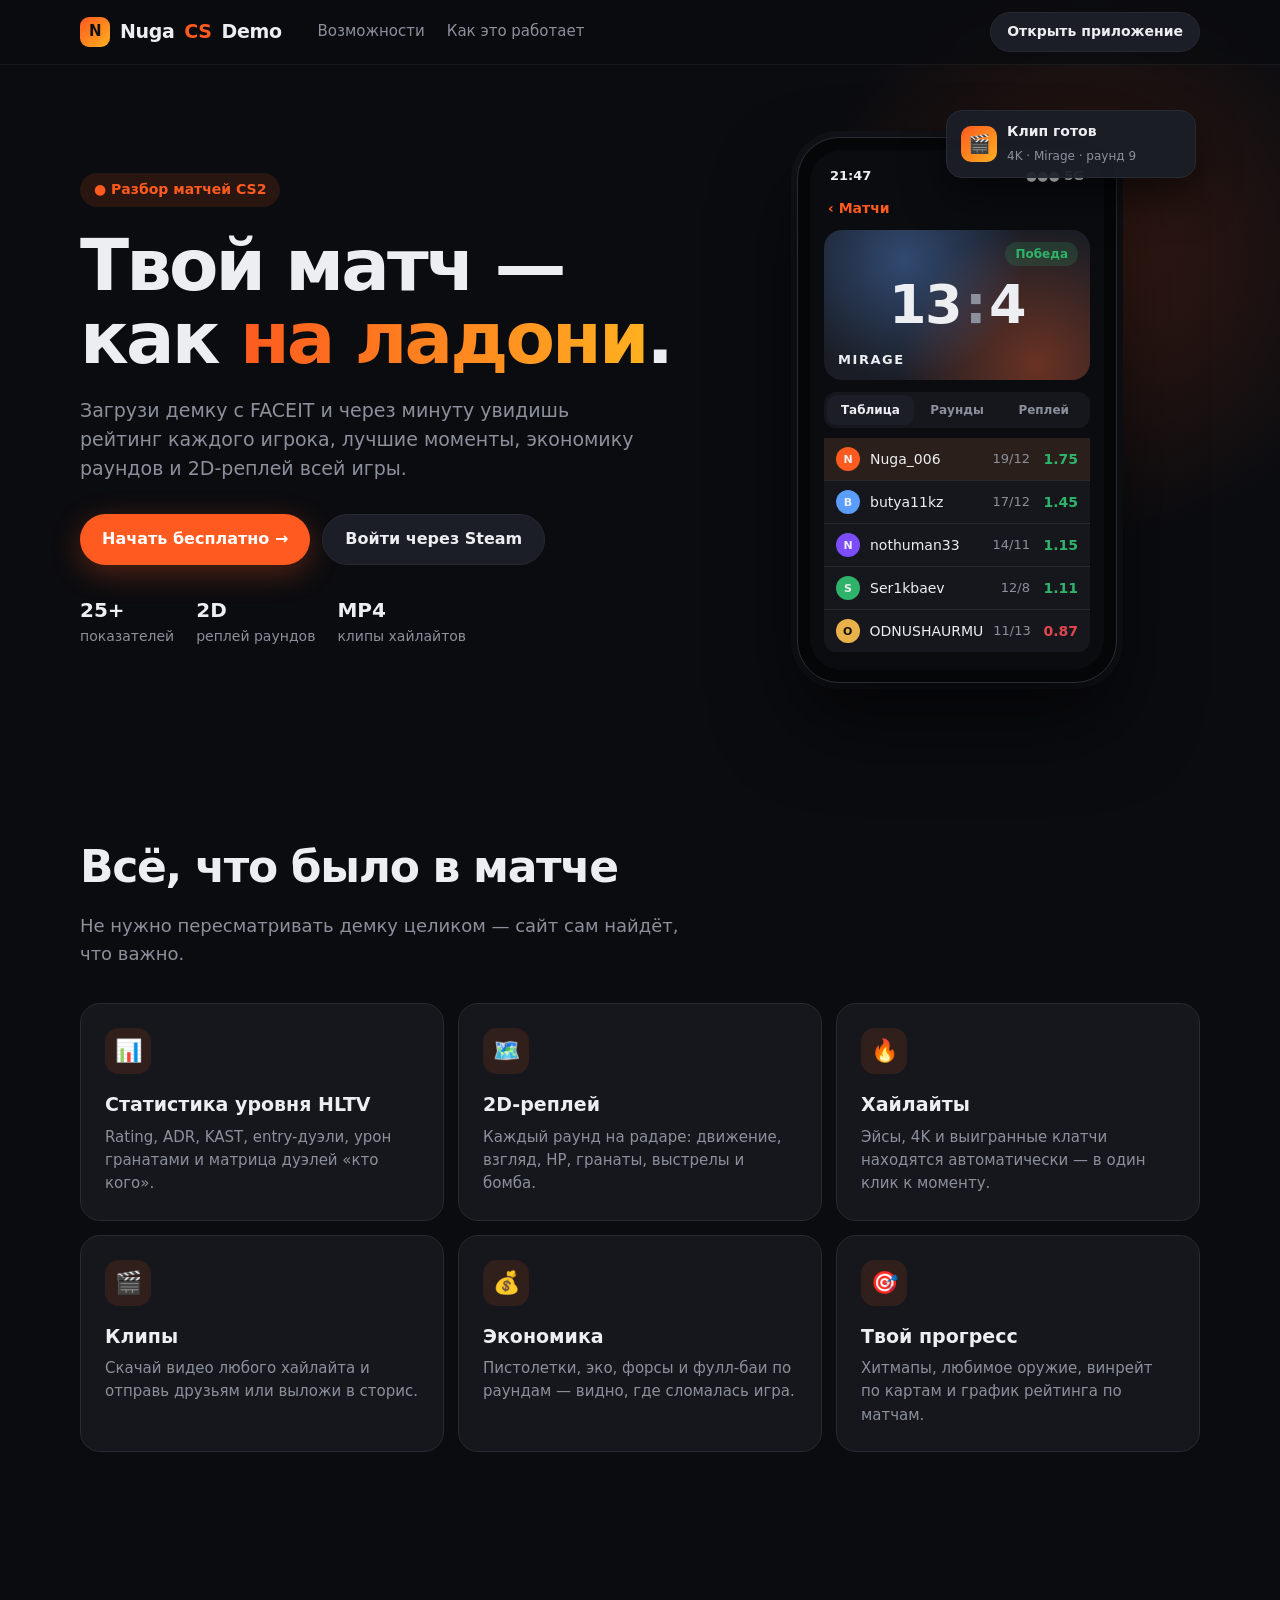
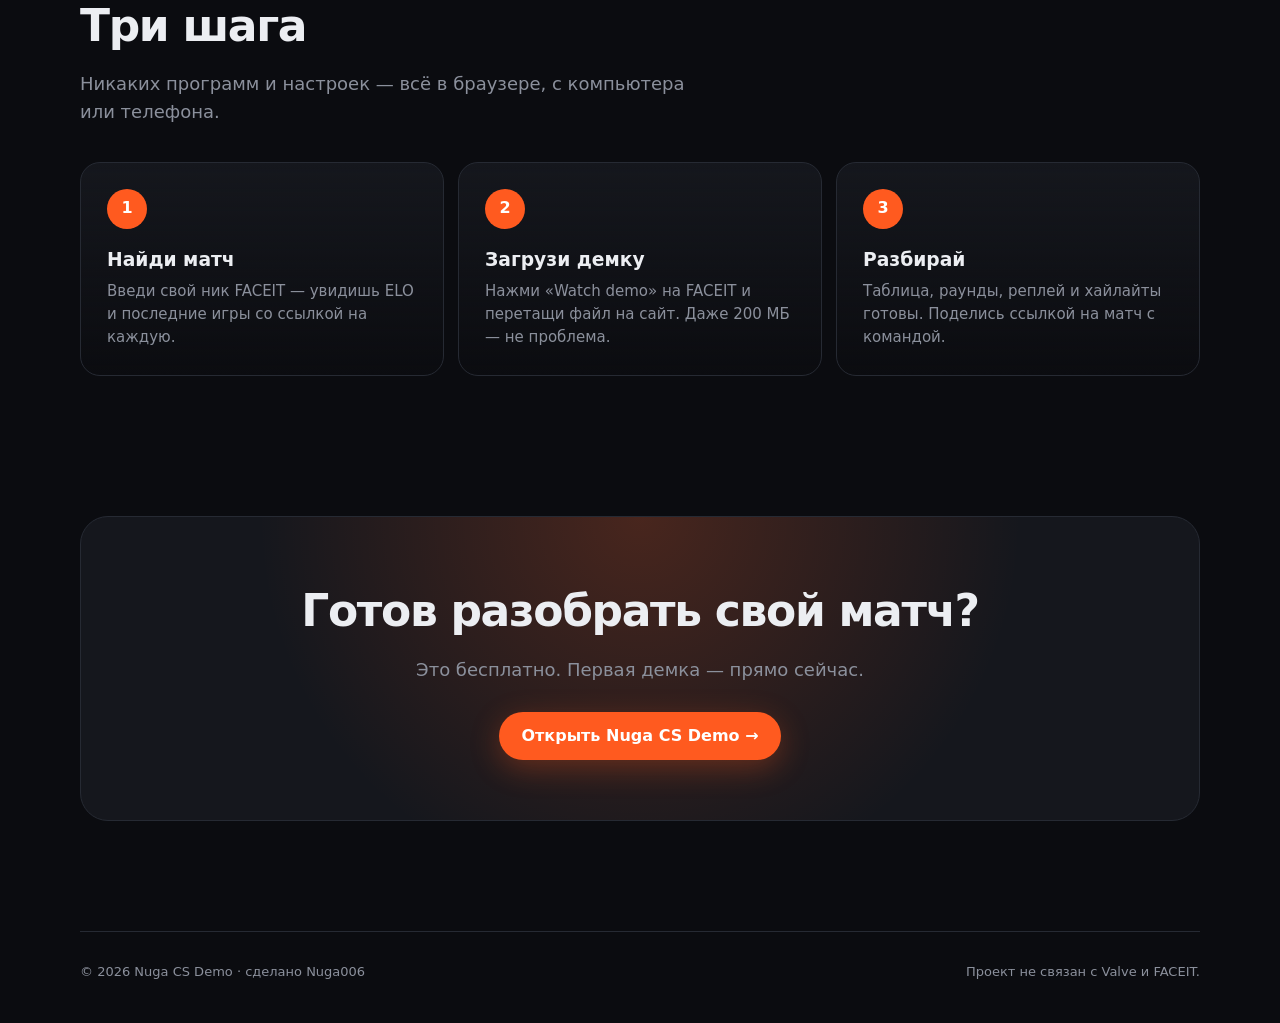
==== static/landing.html @ 7e3e6594 "Вход через Steam" ====
<!doctype html>
<html lang="ru">
<head>
<meta charset="utf-8">
<meta name="viewport" content="width=device-width, initial-scale=1">
<title>Nuga CS Demo — разбор матчей CS2</title>
<meta name="description" content="Загрузи демку CS2 с FACEIT — получи рейтинг, хайлайты, экономику и 2D-реплей каждого раунда.">
<style>
  :root {
    --bg: #0b0c10; --panel: #15171d; --panel2: #1b1e26; --line: #262a33;
    --text: #eceef2; --muted: #8b909c; --accent: #ff5a1f; --accent2: #ffb020;
    --win: #2fb36b; --lose: #e0474c; --t: #e8b14a; --ct: #5b9dff;
  }
  * { box-sizing: border-box; }
  html { scroll-behavior: smooth; }
  body { margin: 0; background: var(--bg); color: var(--text);
         font: 16px/1.55 system-ui, -apple-system, "Segoe UI", sans-serif; overflow-x: hidden; }
  a { color: inherit; text-decoration: none; }
  .wrap { max-width: 1160px; margin: 0 auto; padding: 0 20px; }

  /* Шапка */
  header { position: sticky; top: 0; z-index: 10; background: rgba(11,12,16,.78); backdrop-filter: blur(10px);
           border-bottom: 1px solid rgba(255,255,255,.05); }
  .nav { display: flex; align-items: center; gap: 24px; height: 64px; }
  .logo { display: flex; align-items: center; gap: 10px; font-weight: 800; font-size: 19px; letter-spacing: -.02em; }
  .logo i { width: 30px; height: 30px; border-radius: 9px; background: linear-gradient(135deg, var(--accent), var(--accent2));
            display: grid; place-items: center; font-style: normal; color: #111; font-size: 15px; font-weight: 900; }
  .logo span { color: var(--accent); }
  .nav .links { display: flex; gap: 22px; margin-left: 12px; color: var(--muted); font-size: 15px; }
  .nav .links a:hover { color: var(--text); }
  .nav .right { margin-left: auto; }
  .btn { display: inline-flex; align-items: center; gap: 10px; border-radius: 999px; padding: 12px 22px;
         font-weight: 700; font-size: 16px; border: 0; cursor: pointer; transition: .15s; }
  .btn.primary { background: var(--accent); color: #fff; box-shadow: 0 8px 30px rgba(255,90,31,.3); }
  .btn.primary:hover { transform: translateY(-1px); box-shadow: 0 10px 34px rgba(255,90,31,.42); }
  .btn.ghost { background: var(--panel2); color: var(--text); border: 1px solid var(--line); }
  .btn.ghost:hover { border-color: #3a3f4b; }
  .btn.small { padding: 8px 16px; font-size: 14px; }
  .short { display: none; }
  .soon { font-size: 11px; font-weight: 700; background: rgba(255,255,255,.08); color: var(--muted); border-radius: 6px; padding: 2px 6px; }

  /* Первый экран */
  .hero { position: relative; display: grid; grid-template-columns: 1.1fr .9fr; gap: 40px; align-items: center; padding: 72px 0 80px; }
  .hero::before { content: ""; position: absolute; inset: -120px -200px auto auto; width: 620px; height: 620px; z-index: -1;
                  background: radial-gradient(circle, rgba(255,90,31,.18), transparent 65%); }
  .tag { display: inline-flex; align-items: center; gap: 8px; background: rgba(255,90,31,.12); color: var(--accent);
         border-radius: 999px; padding: 6px 14px; font-weight: 600; font-size: 14px; }
  h1 { font-size: clamp(40px, 6vw, 72px); line-height: 1.02; letter-spacing: -.04em; margin: 22px 0 20px; font-weight: 900; }
  h1 em { font-style: normal; background: linear-gradient(90deg, var(--accent), var(--accent2)); -webkit-background-clip: text;
          background-clip: text; color: transparent; }
  .lead { color: var(--muted); font-size: 19px; max-width: 560px; margin: 0 0 30px; }
  .cta { display: flex; gap: 12px; flex-wrap: wrap; }
  .trust { display: flex; gap: 22px; margin-top: 30px; color: var(--muted); font-size: 14px; flex-wrap: wrap; }
  .trust b { color: var(--text); font-size: 20px; display: block; }

  /* Телефон с примером */
  .phone { justify-self: center; width: 320px; border-radius: 42px; padding: 12px; background: #050608;
           border: 1px solid #2a2d35; box-shadow: 0 40px 80px rgba(0,0,0,.6), 0 0 0 6px #111318; position: relative; }
  .screen { border-radius: 32px; background: var(--bg); overflow: hidden; padding: 16px 14px 18px; }
  .screen .top { display: flex; justify-content: space-between; font-size: 13px; font-weight: 700; margin-bottom: 12px; padding: 0 6px; }
  .back { color: var(--accent); font-size: 14px; font-weight: 600; margin: 0 4px 10px; }
  .mhead { position: relative; height: 150px; border-radius: 18px; overflow: hidden; display: grid; place-items: center;
           background: radial-gradient(circle at 30% 20%, rgba(91,157,255,.35), transparent 55%),
                       radial-gradient(circle at 80% 90%, rgba(255,90,31,.35), transparent 55%), #1a1d25; }
  .mhead .sc { font-size: 54px; font-weight: 900; letter-spacing: -.03em; }
  .mhead .sc span { color: var(--muted); margin: 0 4px; }
  .mhead .map { position: absolute; left: 14px; bottom: 10px; font-weight: 800; font-size: 13px; letter-spacing: .12em; }
  .badge { position: absolute; right: 12px; top: 12px; background: rgba(47,179,107,.18); color: var(--win);
           font-weight: 700; font-size: 12px; border-radius: 999px; padding: 3px 10px; }
  .ptabs { display: flex; background: var(--panel); border-radius: 12px; padding: 3px; margin: 12px 0 10px; }
  .ptabs span { flex: 1; text-align: center; font-size: 12px; font-weight: 600; color: var(--muted); padding: 6px 0; border-radius: 9px; }
  .ptabs span.on { background: var(--panel2); color: var(--text); }
  .prow { display: flex; align-items: center; gap: 10px; background: var(--panel); padding: 9px 12px; font-size: 14px;
          border-bottom: 1px solid var(--line); }
  .prow:first-of-type { border-radius: 12px 12px 0 0; }
  .prow:last-of-type { border-radius: 0 0 12px 12px; border-bottom: 0; }
  .prow.me { background: #2a1f1a; }
  .av { width: 24px; height: 24px; border-radius: 50%; display: grid; place-items: center; font-size: 11px; font-weight: 800; }
  .prow .nm { flex: 1; }
  .prow .kd { color: var(--muted); font-size: 13px; }
  .prow .rt { font-weight: 800; width: 38px; text-align: right; }
  .good { color: var(--win); } .bad { color: var(--lose); }
  .toast { position: absolute; top: -28px; right: -80px; width: 250px; background: rgba(27,30,38,.95); border: 1px solid var(--line);
           border-radius: 16px; padding: 10px 14px; display: flex; gap: 10px; align-items: center;
           box-shadow: 0 20px 40px rgba(0,0,0,.5); animation: float 4s ease-in-out infinite; }
  .toast .ic { width: 36px; height: 36px; border-radius: 10px; background: linear-gradient(135deg, var(--accent), var(--accent2));
               display: grid; place-items: center; font-size: 18px; flex: 0 0 auto; }
  .toast b { font-size: 14px; display: block; } .toast small { color: var(--muted); font-size: 12px; }
  @keyframes float { 50% { transform: translateY(-6px); } }

  /* Возможности */
  section { padding: 70px 0; }
  .h2 { font-size: clamp(30px, 4vw, 44px); letter-spacing: -.03em; font-weight: 900; margin: 0 0 10px; }
  .sub { color: var(--muted); font-size: 18px; margin: 0 0 36px; max-width: 620px; }
  .grid { display: grid; grid-template-columns: repeat(3, 1fr); gap: 14px; }
  .card { background: var(--panel); border: 1px solid var(--line); border-radius: 20px; padding: 24px; transition: .2s; }
  .card:hover { border-color: #3a3f4b; transform: translateY(-2px); }
  .card .ic { width: 46px; height: 46px; border-radius: 14px; display: grid; place-items: center; font-size: 22px;
              background: rgba(255,90,31,.12); margin-bottom: 16px; }
  .card h3 { margin: 0 0 6px; font-size: 19px; }
  .card p { margin: 0; color: var(--muted); font-size: 15px; }

  /* Как это работает */
  .steps { display: grid; grid-template-columns: repeat(3, 1fr); gap: 14px; counter-reset: s; }
  .step { background: linear-gradient(180deg, var(--panel), transparent); border: 1px solid var(--line); border-radius: 20px; padding: 26px; }
  .step::before { counter-increment: s; content: counter(s); display: grid; place-items: center; width: 40px; height: 40px;
                  border-radius: 50%; background: var(--accent); color: #fff; font-weight: 900; margin-bottom: 16px; }
  .step h3 { margin: 0 0 6px; } .step p { margin: 0; color: var(--muted); font-size: 15px; }

  /* Финальный призыв */
  .final { text-align: center; background: radial-gradient(circle at 50% 0%, rgba(255,90,31,.22), transparent 60%), var(--panel);
           border: 1px solid var(--line); border-radius: 28px; padding: 60px 24px; }
  .final .cta { justify-content: center; }
  footer { color: var(--muted); font-size: 13px; padding: 30px 0 40px; border-top: 1px solid var(--line); margin-top: 40px;
           display: flex; justify-content: space-between; gap: 12px; flex-wrap: wrap; }

  @media (max-width: 900px) {
    .hero { grid-template-columns: 1fr; padding: 40px 0 50px; }
    .toast { right: -10px; top: -20px; }
    .grid, .steps { grid-template-columns: 1fr; }
    .nav .links { display: none; }
  }
  @media (max-width: 420px) {
    .phone { width: 290px; }
    .cta .btn { width: 100%; justify-content: center; }
    .long { display: none; } .short { display: inline; }
  }
</style>
</head>
<body>
<header>
  <div class="wrap nav">
    <a class="logo" href="/"><i>N</i>Nuga<span>CS</span>Demo</a>
    <nav class="links">
      <a href="#features">Возможности</a>
      <a href="#how">Как это работает</a>
    </nav>
    <div class="right"><a class="btn ghost small" href="/app"><span class="long">Открыть приложение</span><span class="short">Открыть</span></a></div>
  </div>
</header>

<main class="wrap">
  <div class="hero">
    <div>
      <span class="tag">● Разбор матчей CS2</span>
      <h1>Твой матч —<br>как <em>на ладони</em>.</h1>
      <p class="lead">Загрузи демку с FACEIT и через минуту увидишь рейтинг каждого игрока, лучшие моменты, экономику раундов и 2D-реплей всей игры.</p>
      <div class="cta">
        <a class="btn primary" href="/app">Начать бесплатно →</a>
        <a class="btn ghost" href="/auth/steam">Войти через Steam</a>
      </div>
      <div class="trust">
        <div><b>25+</b>показателей</div>
        <div><b>2D</b>реплей раундов</div>
        <div><b>MP4</b>клипы хайлайтов</div>
      </div>
    </div>

    <div class="phone" aria-hidden="true">
      <div class="toast"><div class="ic">🎬</div><div><b>Клип готов</b><small>4K · Mirage · раунд 9</small></div></div>
      <div class="screen">
        <div class="top"><span>21:47</span><span>●●● 5G</span></div>
        <div class="back">‹ Матчи</div>
        <div class="mhead">
          <span class="badge">Победа</span>
          <div class="sc">13<span>:</span>4</div>
          <div class="map">MIRAGE</div>
        </div>
        <div class="ptabs"><span class="on">Таблица</span><span>Раунды</span><span>Реплей</span></div>
        <div class="prow me"><span class="av" style="background:#ff5a1f">N</span><span class="nm">Nuga_006</span><span class="kd">19/12</span><span class="rt good">1.75</span></div>
        <div class="prow"><span class="av" style="background:#5b9dff">B</span><span class="nm">butya11kz</span><span class="kd">17/12</span><span class="rt good">1.45</span></div>
        <div class="prow"><span class="av" style="background:#7b4dff">N</span><span class="nm">nothuman33</span><span class="kd">14/11</span><span class="rt good">1.15</span></div>
        <div class="prow"><span class="av" style="background:#2fb36b">S</span><span class="nm">Ser1kbaev</span><span class="kd">12/8</span><span class="rt good">1.11</span></div>
        <div class="prow"><span class="av" style="background:#e8b14a;color:#111">O</span><span class="nm">ODNUSHAURMU</span><span class="kd">11/13</span><span class="rt bad">0.87</span></div>
      </div>
    </div>
  </div>

  <section id="features">
    <h2 class="h2">Всё, что было в матче</h2>
    <p class="sub">Не нужно пересматривать демку целиком — сайт сам найдёт, что важно.</p>
    <div class="grid">
      <div class="card"><div class="ic">📊</div><h3>Статистика уровня HLTV</h3><p>Rating, ADR, KAST, entry-дуэли, урон гранатами и матрица дуэлей «кто кого».</p></div>
      <div class="card"><div class="ic">🗺️</div><h3>2D-реплей</h3><p>Каждый раунд на радаре: движение, взгляд, HP, гранаты, выстрелы и бомба.</p></div>
      <div class="card"><div class="ic">🔥</div><h3>Хайлайты</h3><p>Эйсы, 4K и выигранные клатчи находятся автоматически — в один клик к моменту.</p></div>
      <div class="card"><div class="ic">🎬</div><h3>Клипы</h3><p>Скачай видео любого хайлайта и отправь друзьям или выложи в сторис.</p></div>
      <div class="card"><div class="ic">💰</div><h3>Экономика</h3><p>Пистолетки, эко, форсы и фулл-баи по раундам — видно, где сломалась игра.</p></div>
      <div class="card"><div class="ic">🎯</div><h3>Твой прогресс</h3><p>Хитмапы, любимое оружие, винрейт по картам и график рейтинга по матчам.</p></div>
    </div>
  </section>

  <section id="how">
    <h2 class="h2">Три шага</h2>
    <p class="sub">Никаких программ и настроек — всё в браузере, с компьютера или телефона.</p>
    <div class="steps">
      <div class="step"><h3>Найди матч</h3><p>Введи свой ник FACEIT — увидишь ELO и последние игры со ссылкой на каждую.</p></div>
      <div class="step"><h3>Загрузи демку</h3><p>Нажми «Watch demo» на FACEIT и перетащи файл на сайт. Даже 200 МБ — не проблема.</p></div>
      <div class="step"><h3>Разбирай</h3><p>Таблица, раунды, реплей и хайлайты готовы. Поделись ссылкой на матч с командой.</p></div>
    </div>
  </section>

  <section>
    <div class="final">
      <h2 class="h2">Готов разобрать свой матч?</h2>
      <p class="sub" style="margin:0 auto 28px">Это бесплатно. Первая демка — прямо сейчас.</p>
      <div class="cta"><a class="btn primary" href="/app">Открыть Nuga CS Demo →</a></div>
    </div>
  </section>

  <footer>
    <span>© 2026 Nuga CS Demo · сделано Nuga006</span>
    <span>Проект не связан с Valve и FACEIT.</span>
  </footer>
</main>
</body>
</html>
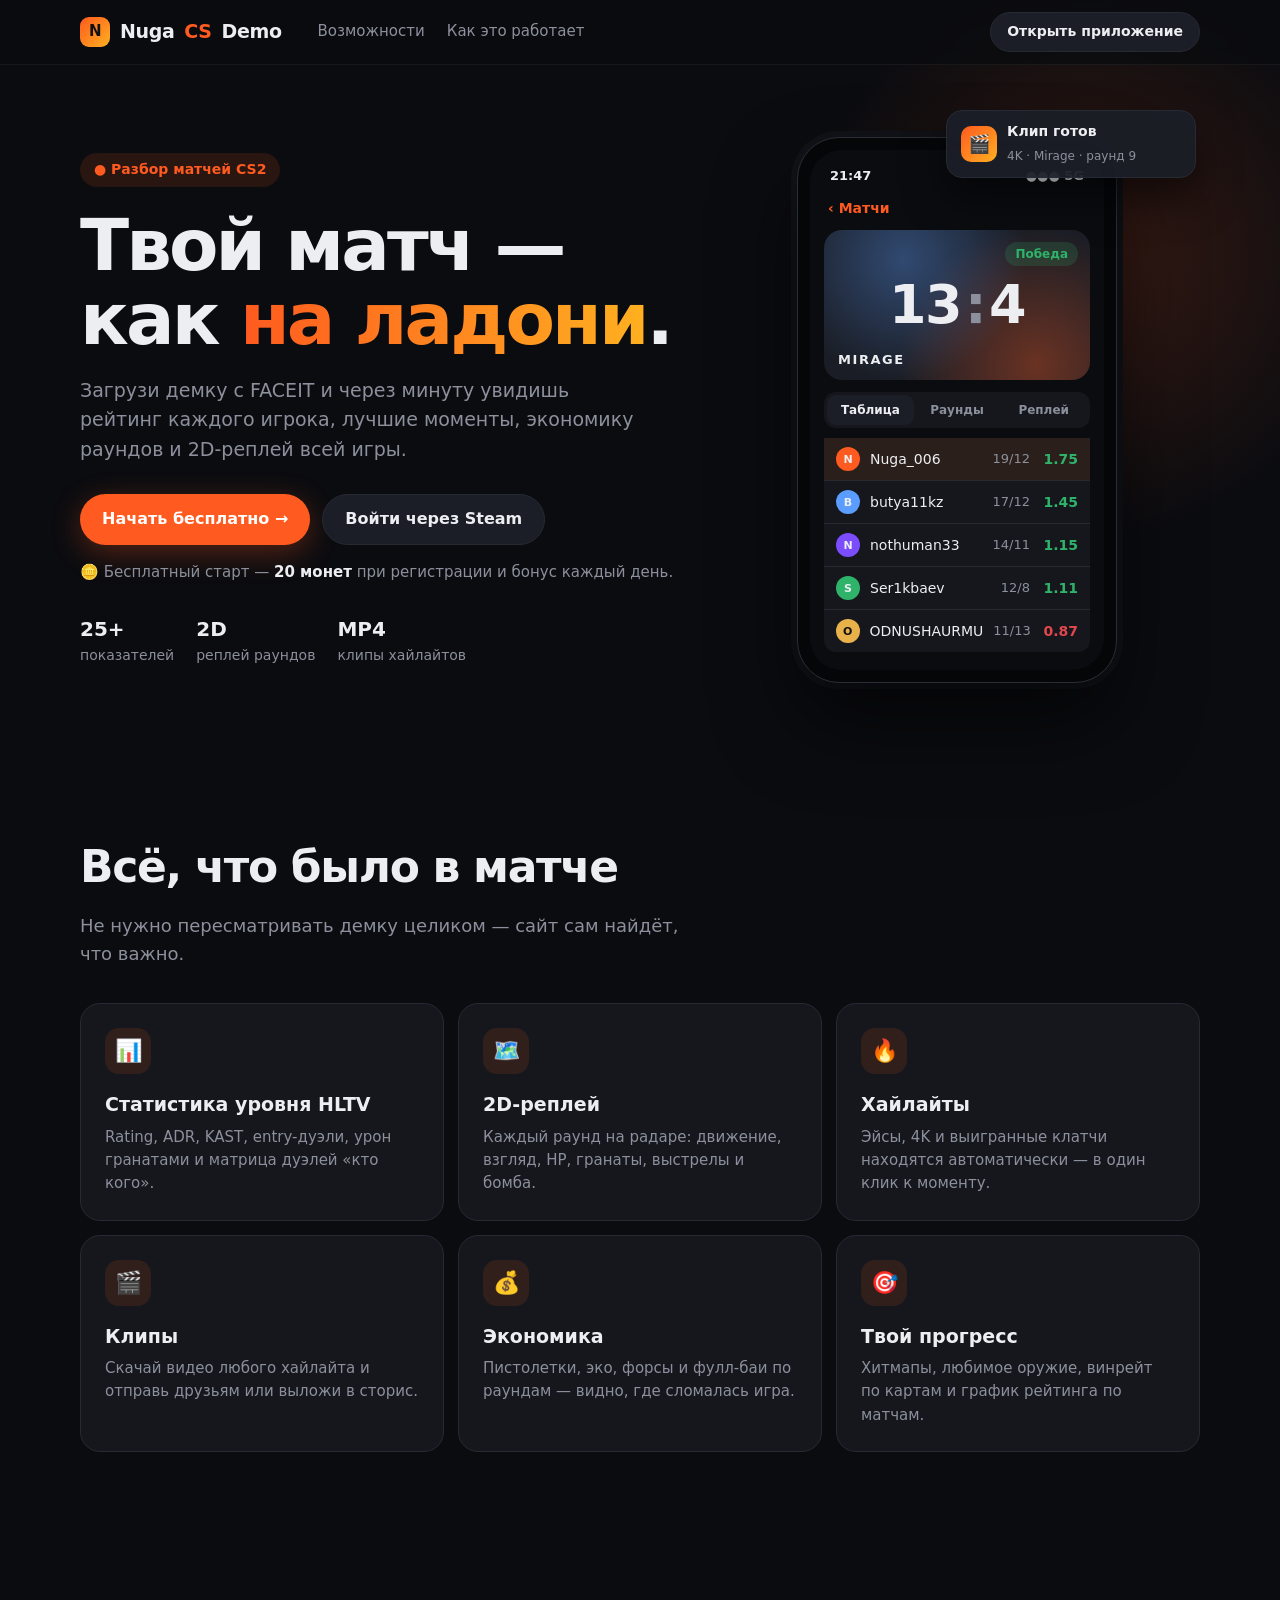
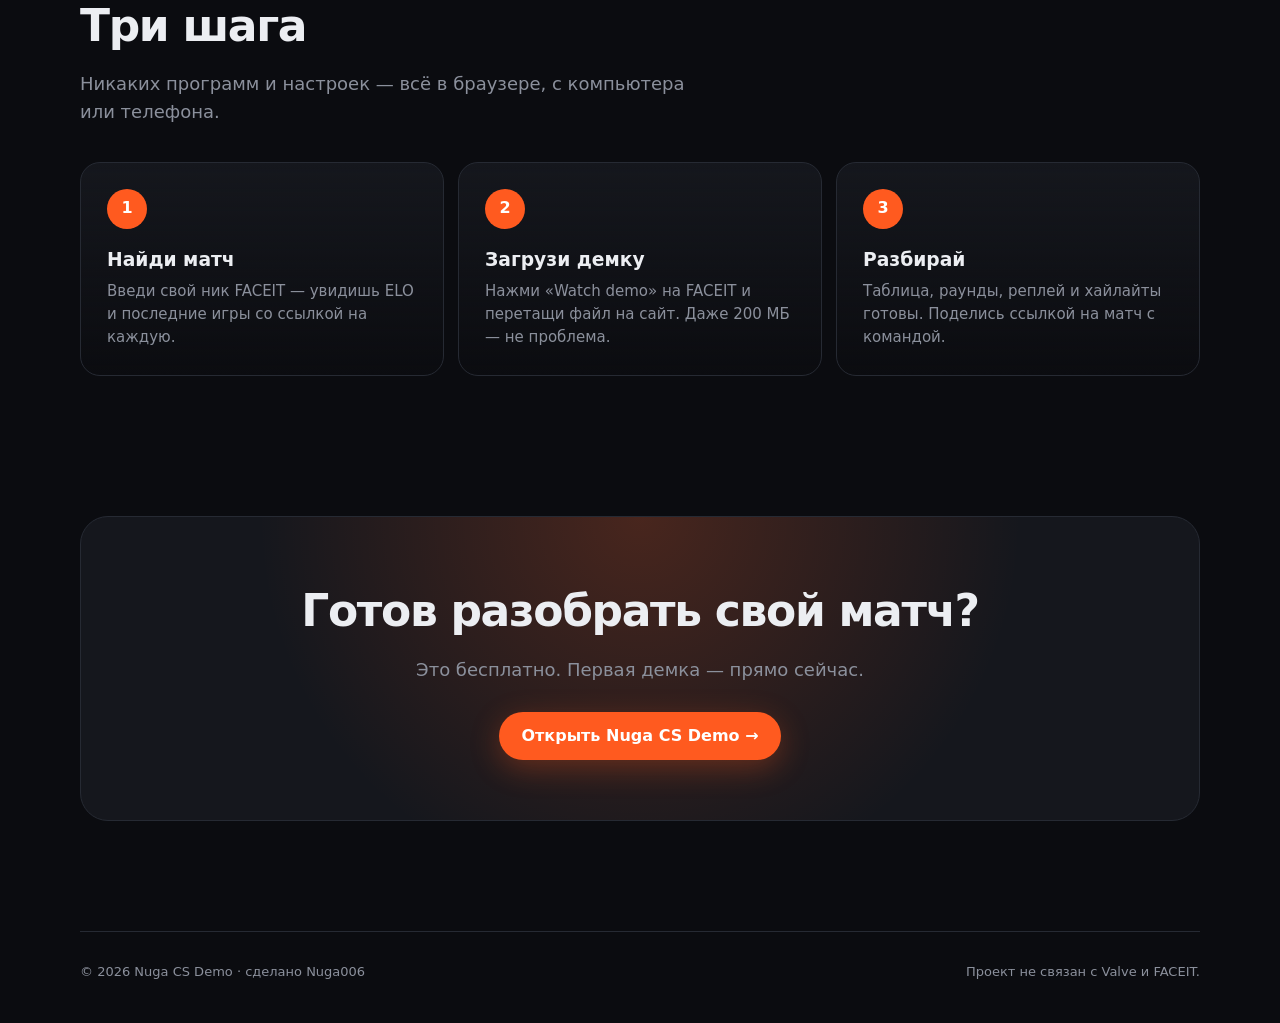
==== commit 79f35cca: "Аккаунты и монеты" ====
--- a/static/landing.html
+++ b/static/landing.html
@@ -149,6 +149,7 @@
         <a class="btn primary" href="/app">Начать бесплатно →</a>
         <a class="btn ghost" href="/auth/steam">Войти через Steam</a>
       </div>
+      <p style="color:var(--muted);margin:16px 0 0;font-size:15px">🪙 Бесплатный старт — <b style="color:var(--text)">20 монет</b> при регистрации и бонус каждый день.</p>
       <div class="trust">
         <div><b>25+</b>показателей</div>
         <div><b>2D</b>реплей раундов</div>
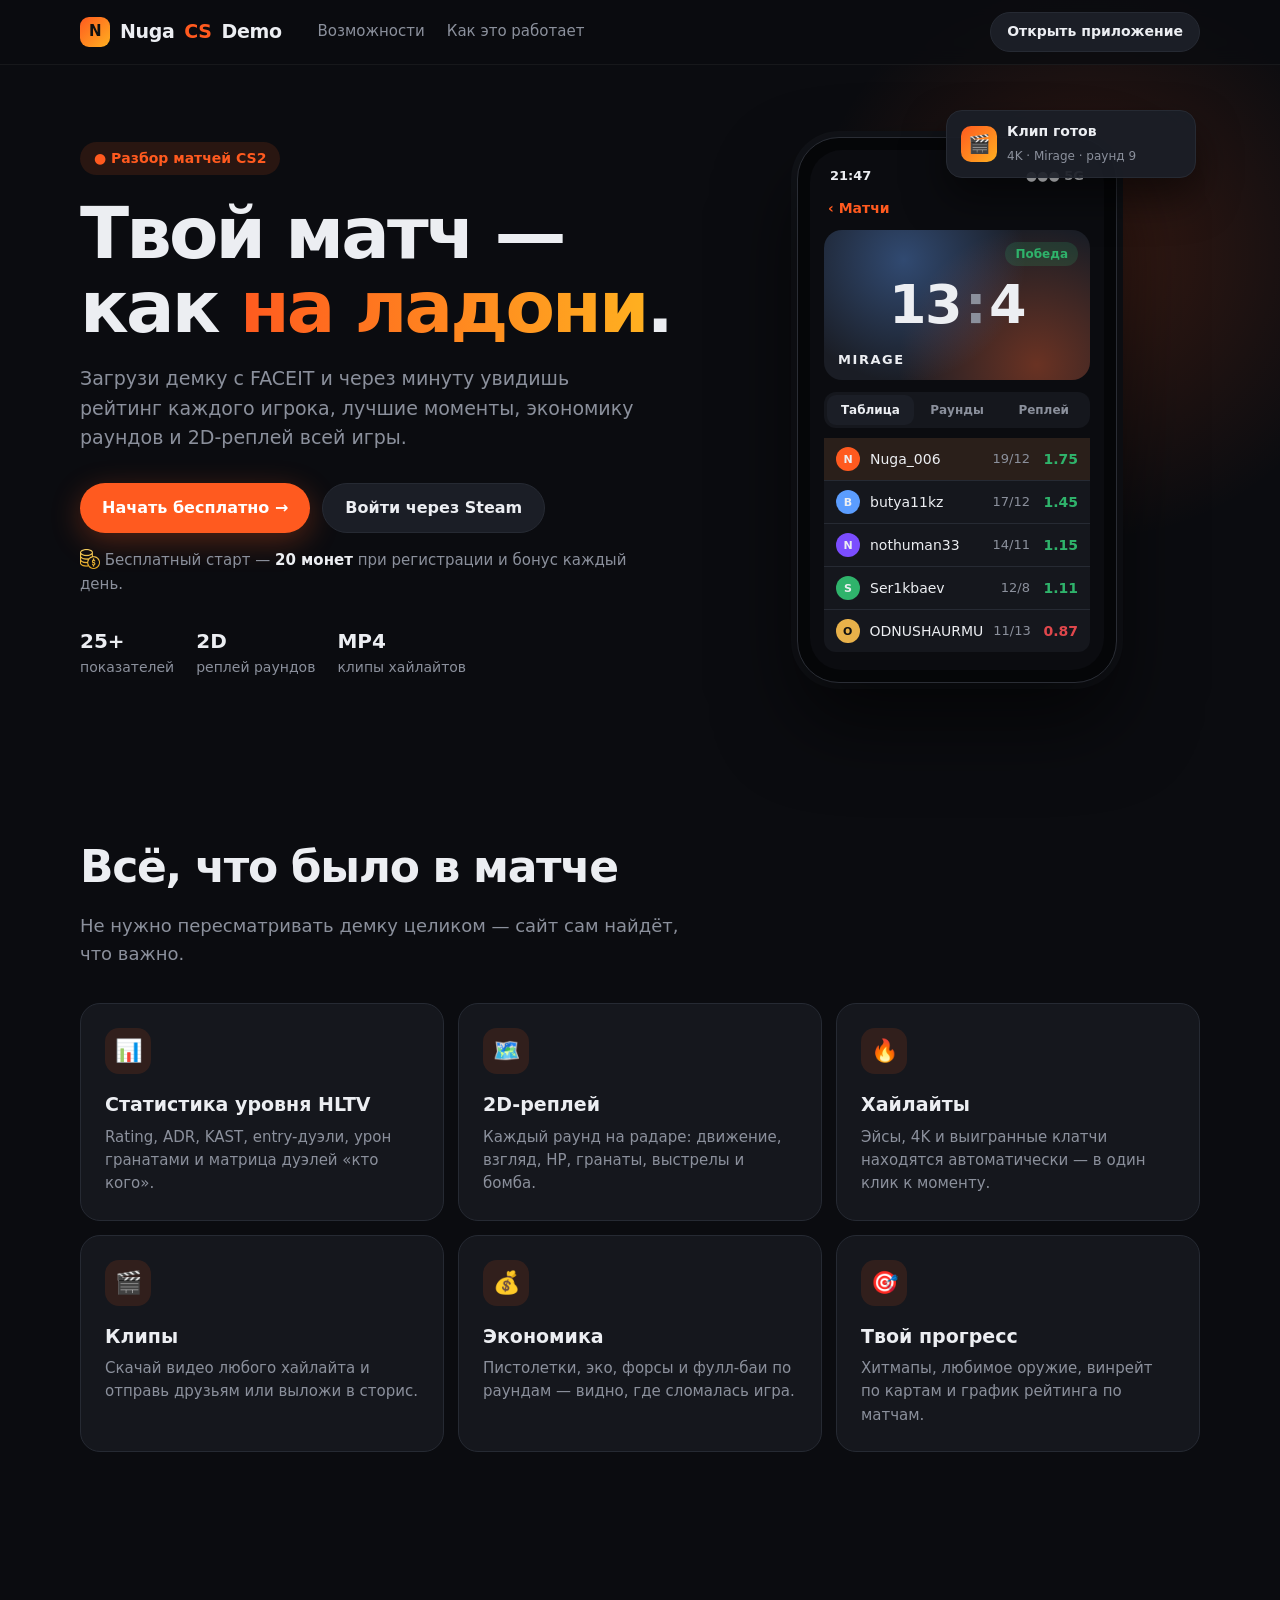
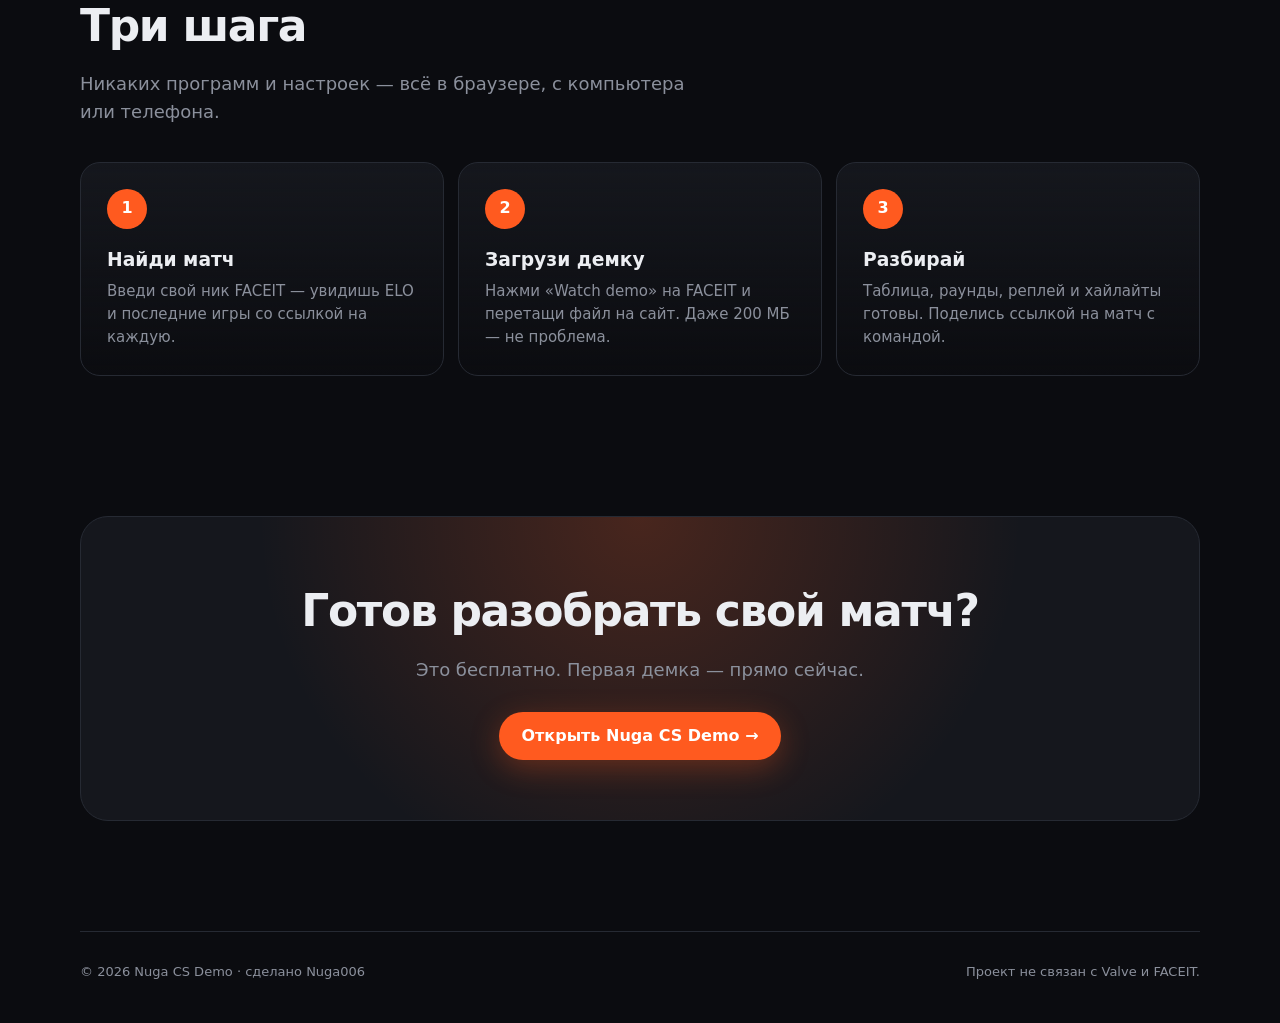
==== commit 59c4276b: "Рекорды и сравнение игроков" ====
--- a/static/landing.html
+++ b/static/landing.html
@@ -149,7 +149,7 @@
         <a class="btn primary" href="/app">Начать бесплатно →</a>
         <a class="btn ghost" href="/auth/steam">Войти через Steam</a>
       </div>
-      <p style="color:var(--muted);margin:16px 0 0;font-size:15px">🪙 Бесплатный старт — <b style="color:var(--text)">20 монет</b> при регистрации и бонус каждый день.</p>
+      <p style="color:var(--muted);margin:16px 0 0;font-size:15px"><img src="/static/coin.png" alt="" width="20" height="20" style="vertical-align:-4px"> Бесплатный старт — <b style="color:var(--text)">20 монет</b> при регистрации и бонус каждый день.</p>
       <div class="trust">
         <div><b>25+</b>показателей</div>
         <div><b>2D</b>реплей раундов</div>
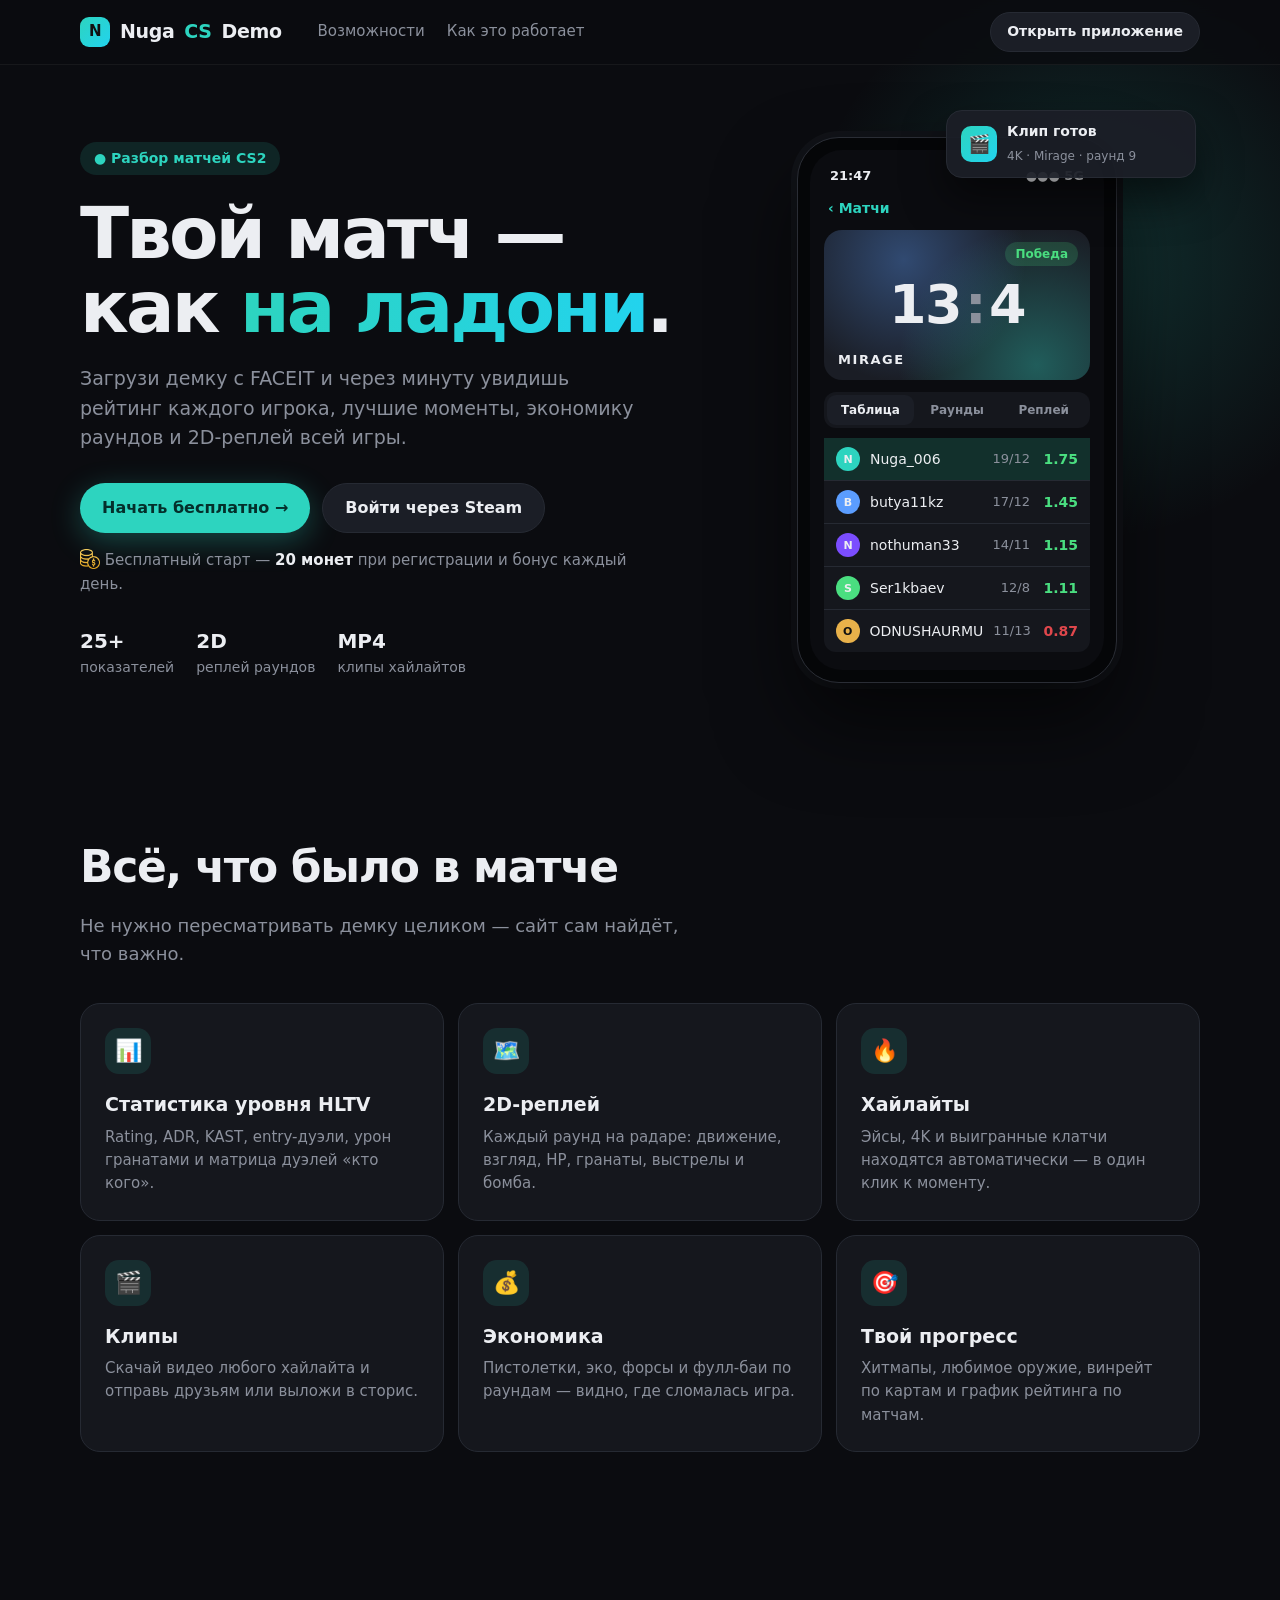
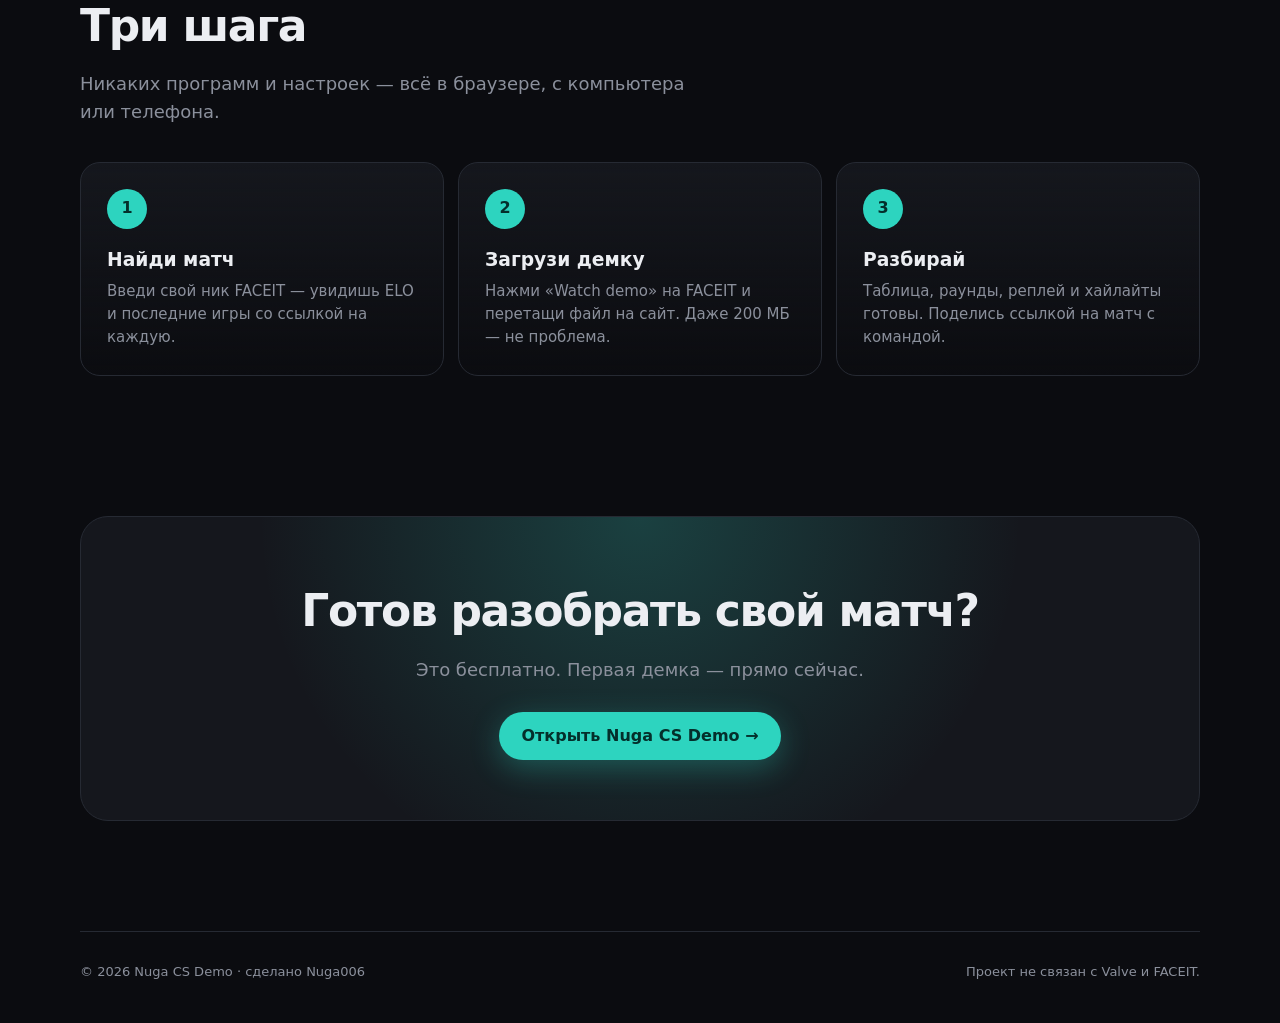
==== commit 91078454: "Новая статистика, рекорды, сравнение, бирюзовый стиль, логотипы карт" ====
--- a/static/landing.html
+++ b/static/landing.html
@@ -8,8 +8,8 @@
 <style>
   :root {
     --bg: #0b0c10; --panel: #15171d; --panel2: #1b1e26; --line: #262a33;
-    --text: #eceef2; --muted: #8b909c; --accent: #ff5a1f; --accent2: #ffb020;
-    --win: #2fb36b; --lose: #e0474c; --t: #e8b14a; --ct: #5b9dff;
+    --text: #eceef2; --muted: #8b909c; --accent: #2dd4bf; --on-accent: #042f2b; --accent2: #22d3ee;
+    --win: #4ade80; --lose: #e0474c; --t: #e8b14a; --ct: #5b9dff;
   }
   * { box-sizing: border-box; }
   html { scroll-behavior: smooth; }
@@ -31,8 +31,8 @@
   .nav .right { margin-left: auto; }
   .btn { display: inline-flex; align-items: center; gap: 10px; border-radius: 999px; padding: 12px 22px;
          font-weight: 700; font-size: 16px; border: 0; cursor: pointer; transition: .15s; }
-  .btn.primary { background: var(--accent); color: #fff; box-shadow: 0 8px 30px rgba(255,90,31,.3); }
-  .btn.primary:hover { transform: translateY(-1px); box-shadow: 0 10px 34px rgba(255,90,31,.42); }
+  .btn.primary { background: var(--accent); color: var(--on-accent); box-shadow: 0 8px 30px rgba(45,212,191,.3); }
+  .btn.primary:hover { transform: translateY(-1px); box-shadow: 0 10px 34px rgba(45,212,191,.42); }
   .btn.ghost { background: var(--panel2); color: var(--text); border: 1px solid var(--line); }
   .btn.ghost:hover { border-color: #3a3f4b; }
   .btn.small { padding: 8px 16px; font-size: 14px; }
@@ -42,8 +42,8 @@
   /* Первый экран */
   .hero { position: relative; display: grid; grid-template-columns: 1.1fr .9fr; gap: 40px; align-items: center; padding: 72px 0 80px; }
   .hero::before { content: ""; position: absolute; inset: -120px -200px auto auto; width: 620px; height: 620px; z-index: -1;
-                  background: radial-gradient(circle, rgba(255,90,31,.18), transparent 65%); }
-  .tag { display: inline-flex; align-items: center; gap: 8px; background: rgba(255,90,31,.12); color: var(--accent);
+                  background: radial-gradient(circle, rgba(45,212,191,.18), transparent 65%); }
+  .tag { display: inline-flex; align-items: center; gap: 8px; background: rgba(45,212,191,.12); color: var(--accent);
          border-radius: 999px; padding: 6px 14px; font-weight: 600; font-size: 14px; }
   h1 { font-size: clamp(40px, 6vw, 72px); line-height: 1.02; letter-spacing: -.04em; margin: 22px 0 20px; font-weight: 900; }
   h1 em { font-style: normal; background: linear-gradient(90deg, var(--accent), var(--accent2)); -webkit-background-clip: text;
@@ -61,11 +61,11 @@
   .back { color: var(--accent); font-size: 14px; font-weight: 600; margin: 0 4px 10px; }
   .mhead { position: relative; height: 150px; border-radius: 18px; overflow: hidden; display: grid; place-items: center;
            background: radial-gradient(circle at 30% 20%, rgba(91,157,255,.35), transparent 55%),
-                       radial-gradient(circle at 80% 90%, rgba(255,90,31,.35), transparent 55%), #1a1d25; }
+                       radial-gradient(circle at 80% 90%, rgba(45,212,191,.35), transparent 55%), #1a1d25; }
   .mhead .sc { font-size: 54px; font-weight: 900; letter-spacing: -.03em; }
   .mhead .sc span { color: var(--muted); margin: 0 4px; }
   .mhead .map { position: absolute; left: 14px; bottom: 10px; font-weight: 800; font-size: 13px; letter-spacing: .12em; }
-  .badge { position: absolute; right: 12px; top: 12px; background: rgba(47,179,107,.18); color: var(--win);
+  .badge { position: absolute; right: 12px; top: 12px; background: rgba(74,222,128,.18); color: var(--win);
            font-weight: 700; font-size: 12px; border-radius: 999px; padding: 3px 10px; }
   .ptabs { display: flex; background: var(--panel); border-radius: 12px; padding: 3px; margin: 12px 0 10px; }
   .ptabs span { flex: 1; text-align: center; font-size: 12px; font-weight: 600; color: var(--muted); padding: 6px 0; border-radius: 9px; }
@@ -74,7 +74,7 @@
           border-bottom: 1px solid var(--line); }
   .prow:first-of-type { border-radius: 12px 12px 0 0; }
   .prow:last-of-type { border-radius: 0 0 12px 12px; border-bottom: 0; }
-  .prow.me { background: #2a1f1a; }
+  .prow.me { background: #12302c; }
   .av { width: 24px; height: 24px; border-radius: 50%; display: grid; place-items: center; font-size: 11px; font-weight: 800; }
   .prow .nm { flex: 1; }
   .prow .kd { color: var(--muted); font-size: 13px; }
@@ -96,7 +96,7 @@
   .card { background: var(--panel); border: 1px solid var(--line); border-radius: 20px; padding: 24px; transition: .2s; }
   .card:hover { border-color: #3a3f4b; transform: translateY(-2px); }
   .card .ic { width: 46px; height: 46px; border-radius: 14px; display: grid; place-items: center; font-size: 22px;
-              background: rgba(255,90,31,.12); margin-bottom: 16px; }
+              background: rgba(45,212,191,.12); margin-bottom: 16px; }
   .card h3 { margin: 0 0 6px; font-size: 19px; }
   .card p { margin: 0; color: var(--muted); font-size: 15px; }
 
@@ -104,11 +104,11 @@
   .steps { display: grid; grid-template-columns: repeat(3, 1fr); gap: 14px; counter-reset: s; }
   .step { background: linear-gradient(180deg, var(--panel), transparent); border: 1px solid var(--line); border-radius: 20px; padding: 26px; }
   .step::before { counter-increment: s; content: counter(s); display: grid; place-items: center; width: 40px; height: 40px;
-                  border-radius: 50%; background: var(--accent); color: #fff; font-weight: 900; margin-bottom: 16px; }
+                  border-radius: 50%; background: var(--accent); color: var(--on-accent); font-weight: 900; margin-bottom: 16px; }
   .step h3 { margin: 0 0 6px; } .step p { margin: 0; color: var(--muted); font-size: 15px; }
 
   /* Финальный призыв */
-  .final { text-align: center; background: radial-gradient(circle at 50% 0%, rgba(255,90,31,.22), transparent 60%), var(--panel);
+  .final { text-align: center; background: radial-gradient(circle at 50% 0%, rgba(45,212,191,.22), transparent 60%), var(--panel);
            border: 1px solid var(--line); border-radius: 28px; padding: 60px 24px; }
   .final .cta { justify-content: center; }
   footer { color: var(--muted); font-size: 13px; padding: 30px 0 40px; border-top: 1px solid var(--line); margin-top: 40px;
@@ -149,7 +149,7 @@
         <a class="btn primary" href="/app">Начать бесплатно →</a>
         <a class="btn ghost" href="/auth/steam">Войти через Steam</a>
       </div>
-      <p style="color:var(--muted);margin:16px 0 0;font-size:15px"><img src="/static/coin.png" alt="" width="20" height="20" style="vertical-align:-4px"> Бесплатный старт — <b style="color:var(--text)">20 монет</b> при регистрации и бонус каждый день.</p>
+      <p style="color:var(--muted);margin:16px 0 0;font-size:15px"><img src="/static/coin.png?v=2" alt="" width="20" height="20" style="vertical-align:-4px"> Бесплатный старт — <b style="color:var(--text)">20 монет</b> при регистрации и бонус каждый день.</p>
       <div class="trust">
         <div><b>25+</b>показателей</div>
         <div><b>2D</b>реплей раундов</div>
@@ -168,10 +168,10 @@
           <div class="map">MIRAGE</div>
         </div>
         <div class="ptabs"><span class="on">Таблица</span><span>Раунды</span><span>Реплей</span></div>
-        <div class="prow me"><span class="av" style="background:#ff5a1f">N</span><span class="nm">Nuga_006</span><span class="kd">19/12</span><span class="rt good">1.75</span></div>
+        <div class="prow me"><span class="av" style="background:#2dd4bf">N</span><span class="nm">Nuga_006</span><span class="kd">19/12</span><span class="rt good">1.75</span></div>
         <div class="prow"><span class="av" style="background:#5b9dff">B</span><span class="nm">butya11kz</span><span class="kd">17/12</span><span class="rt good">1.45</span></div>
         <div class="prow"><span class="av" style="background:#7b4dff">N</span><span class="nm">nothuman33</span><span class="kd">14/11</span><span class="rt good">1.15</span></div>
-        <div class="prow"><span class="av" style="background:#2fb36b">S</span><span class="nm">Ser1kbaev</span><span class="kd">12/8</span><span class="rt good">1.11</span></div>
+        <div class="prow"><span class="av" style="background:#4ade80">S</span><span class="nm">Ser1kbaev</span><span class="kd">12/8</span><span class="rt good">1.11</span></div>
         <div class="prow"><span class="av" style="background:#e8b14a;color:#111">O</span><span class="nm">ODNUSHAURMU</span><span class="kd">11/13</span><span class="rt bad">0.87</span></div>
       </div>
     </div>
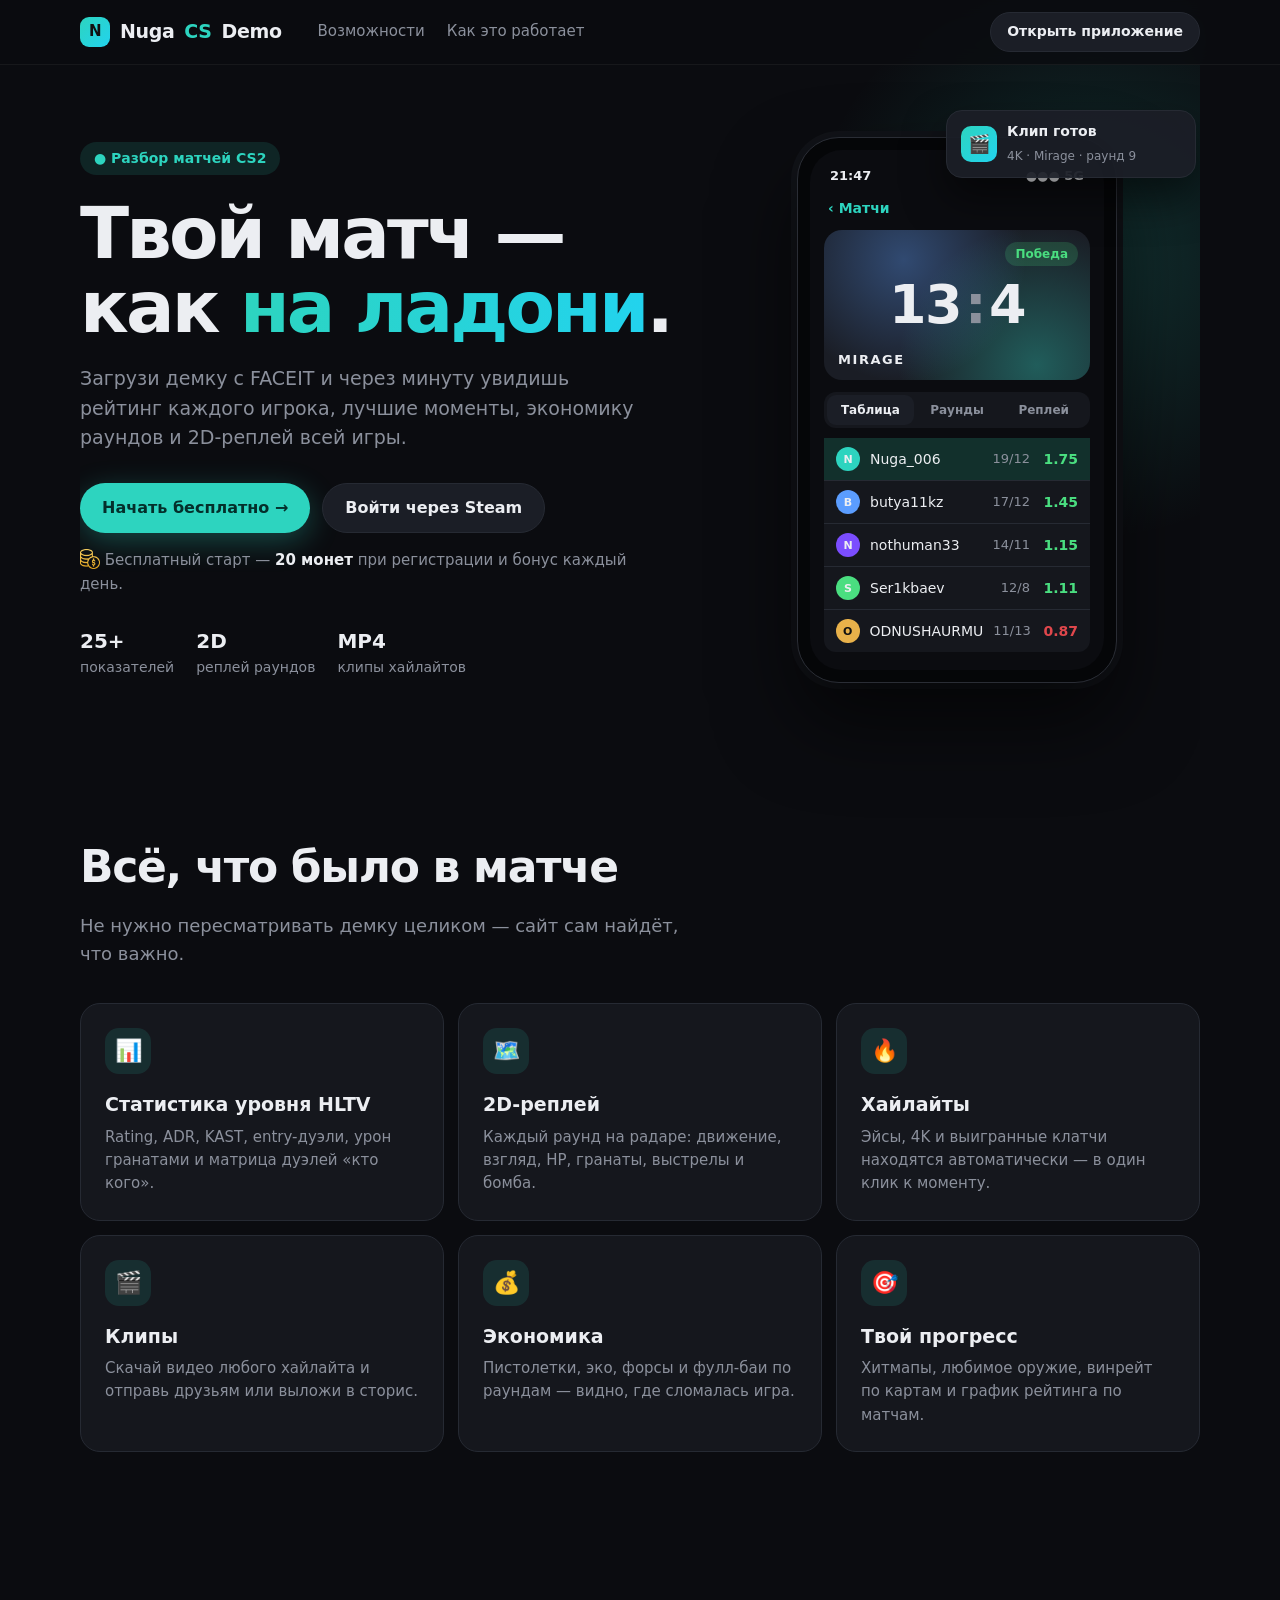
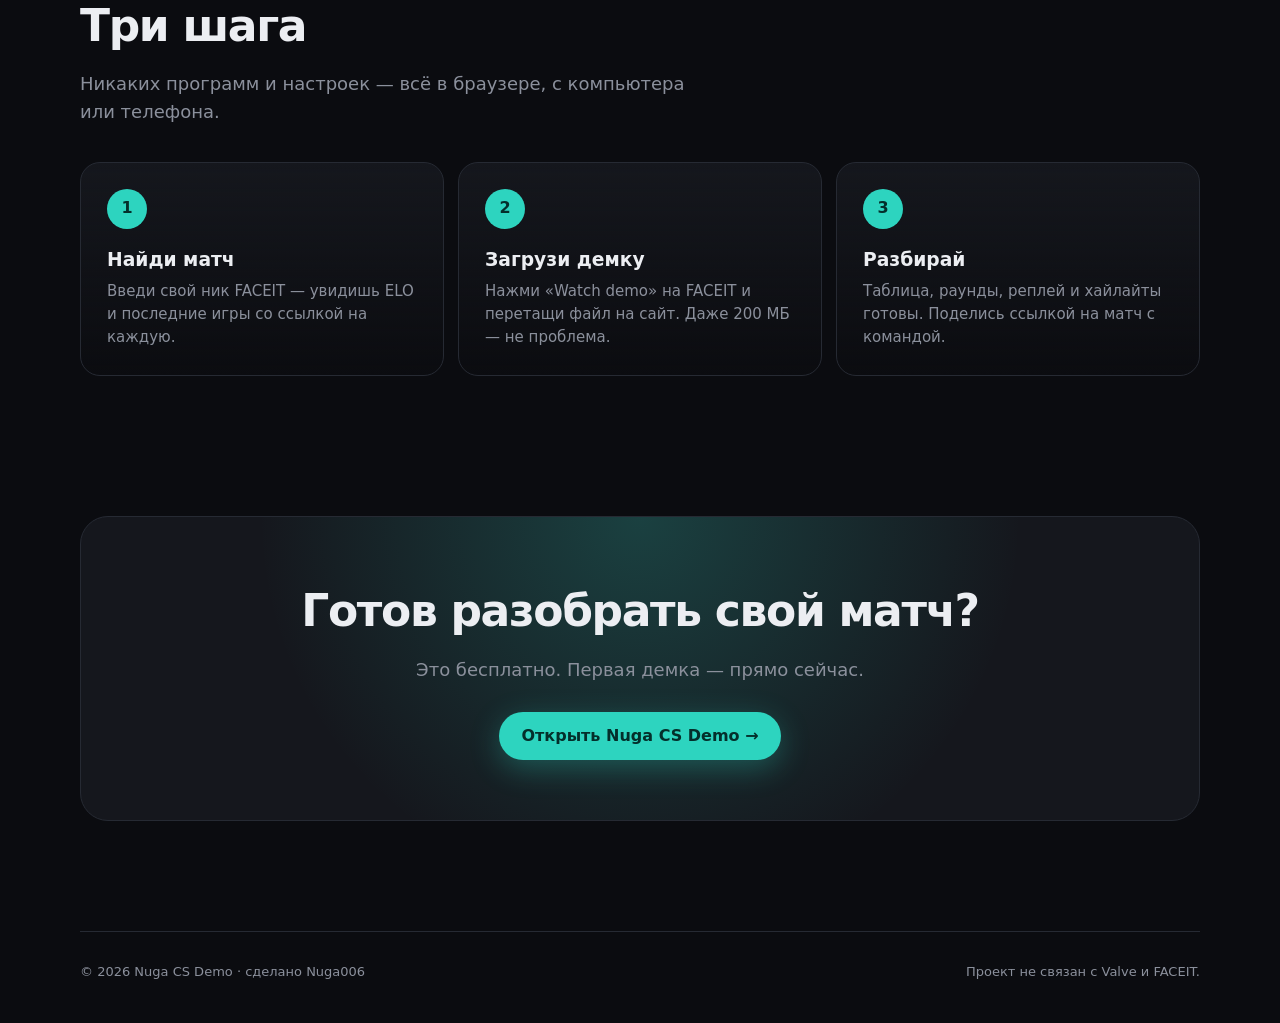
==== commit c6337c63: "Главная: исправлена ширина на телефоне" ====
--- a/static/landing.html
+++ b/static/landing.html
@@ -3,6 +3,10 @@
 <head>
 <meta charset="utf-8">
 <meta name="viewport" content="width=device-width, initial-scale=1">
+<link rel="manifest" href="/static/manifest.json">
+<meta name="theme-color" content="#0b0c10">
+<link rel="icon" type="image/png" href="/static/icons/favicon-64.png">
+<link rel="apple-touch-icon" href="/static/icons/apple-touch-icon.png">
 <title>Nuga CS Demo — разбор матчей CS2</title>
 <meta name="description" content="Загрузи демку CS2 с FACEIT — получи рейтинг, хайлайты, экономику и 2D-реплей каждого раунда.">
 <style>
@@ -12,7 +16,7 @@
     --win: #4ade80; --lose: #e0474c; --t: #e8b14a; --ct: #5b9dff;
   }
   * { box-sizing: border-box; }
-  html { scroll-behavior: smooth; }
+  html { scroll-behavior: smooth; overflow-x: hidden; }
   body { margin: 0; background: var(--bg); color: var(--text);
          font: 16px/1.55 system-ui, -apple-system, "Segoe UI", sans-serif; overflow-x: hidden; }
   a { color: inherit; text-decoration: none; }
@@ -40,7 +44,7 @@
   .soon { font-size: 11px; font-weight: 700; background: rgba(255,255,255,.08); color: var(--muted); border-radius: 6px; padding: 2px 6px; }
 
   /* Первый экран */
-  .hero { position: relative; display: grid; grid-template-columns: 1.1fr .9fr; gap: 40px; align-items: center; padding: 72px 0 80px; }
+  .hero { position: relative; overflow-x: clip; overflow-y: visible; display: grid; grid-template-columns: 1.1fr .9fr; gap: 40px; align-items: center; padding: 72px 0 80px; }
   .hero::before { content: ""; position: absolute; inset: -120px -200px auto auto; width: 620px; height: 620px; z-index: -1;
                   background: radial-gradient(circle, rgba(45,212,191,.18), transparent 65%); }
   .tag { display: inline-flex; align-items: center; gap: 8px; background: rgba(45,212,191,.12); color: var(--accent);
@@ -116,12 +120,19 @@
 
   @media (max-width: 900px) {
     .hero { grid-template-columns: 1fr; padding: 40px 0 50px; }
-    .toast { right: -10px; top: -20px; }
+    .toast { right: 0; top: -20px; }
+    .hero::before { inset: -120px -40% auto auto; width: 100%; }
     .grid, .steps { grid-template-columns: 1fr; }
     .nav .links { display: none; }
   }
+  .hero > * { min-width: 0; }
   @media (max-width: 420px) {
-    .phone { width: 290px; }
+    .wrap { padding: 0 16px; }
+    .nav { gap: 12px; }
+    .logo { font-size: 17px; }
+    .lead { font-size: 17px; }
+    .phone { width: min(290px, 100%); }
+    .toast { width: 210px; }
     .cta .btn { width: 100%; justify-content: center; }
     .long { display: none; } .short { display: inline; }
   }
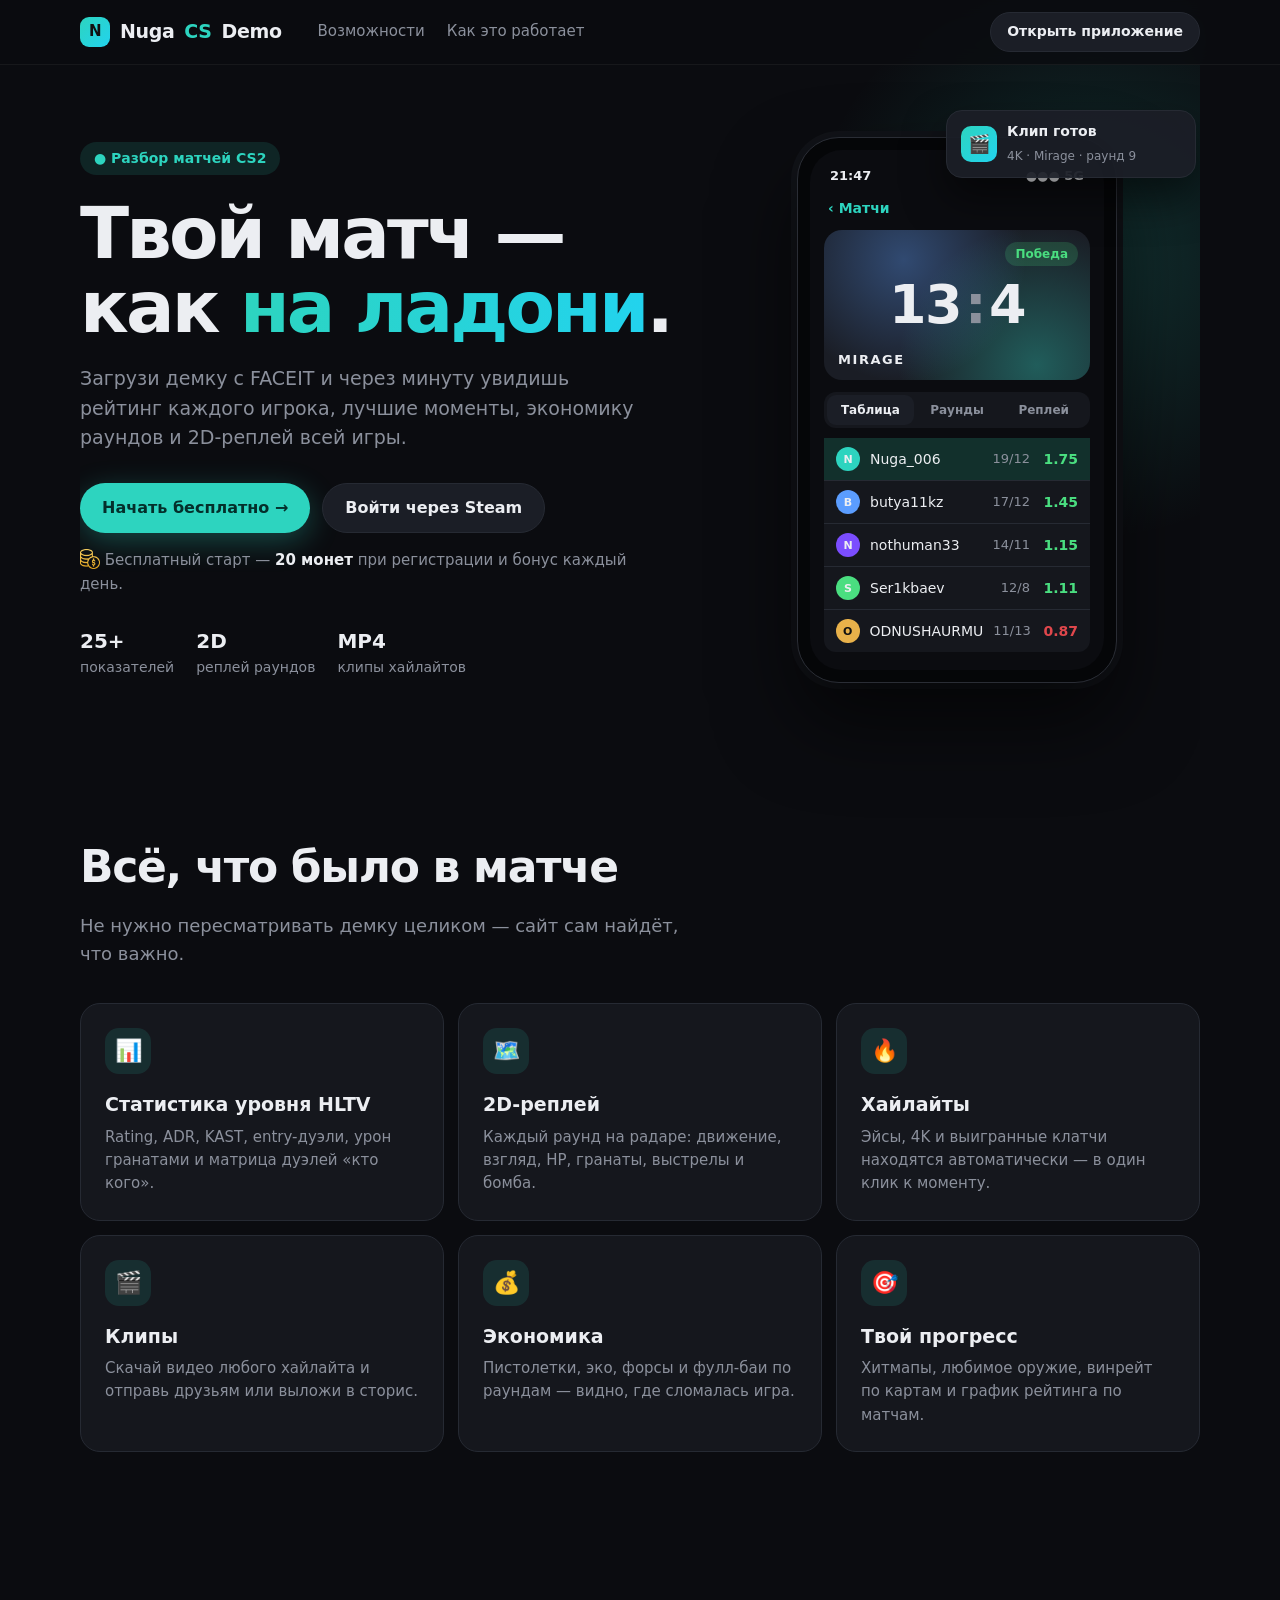
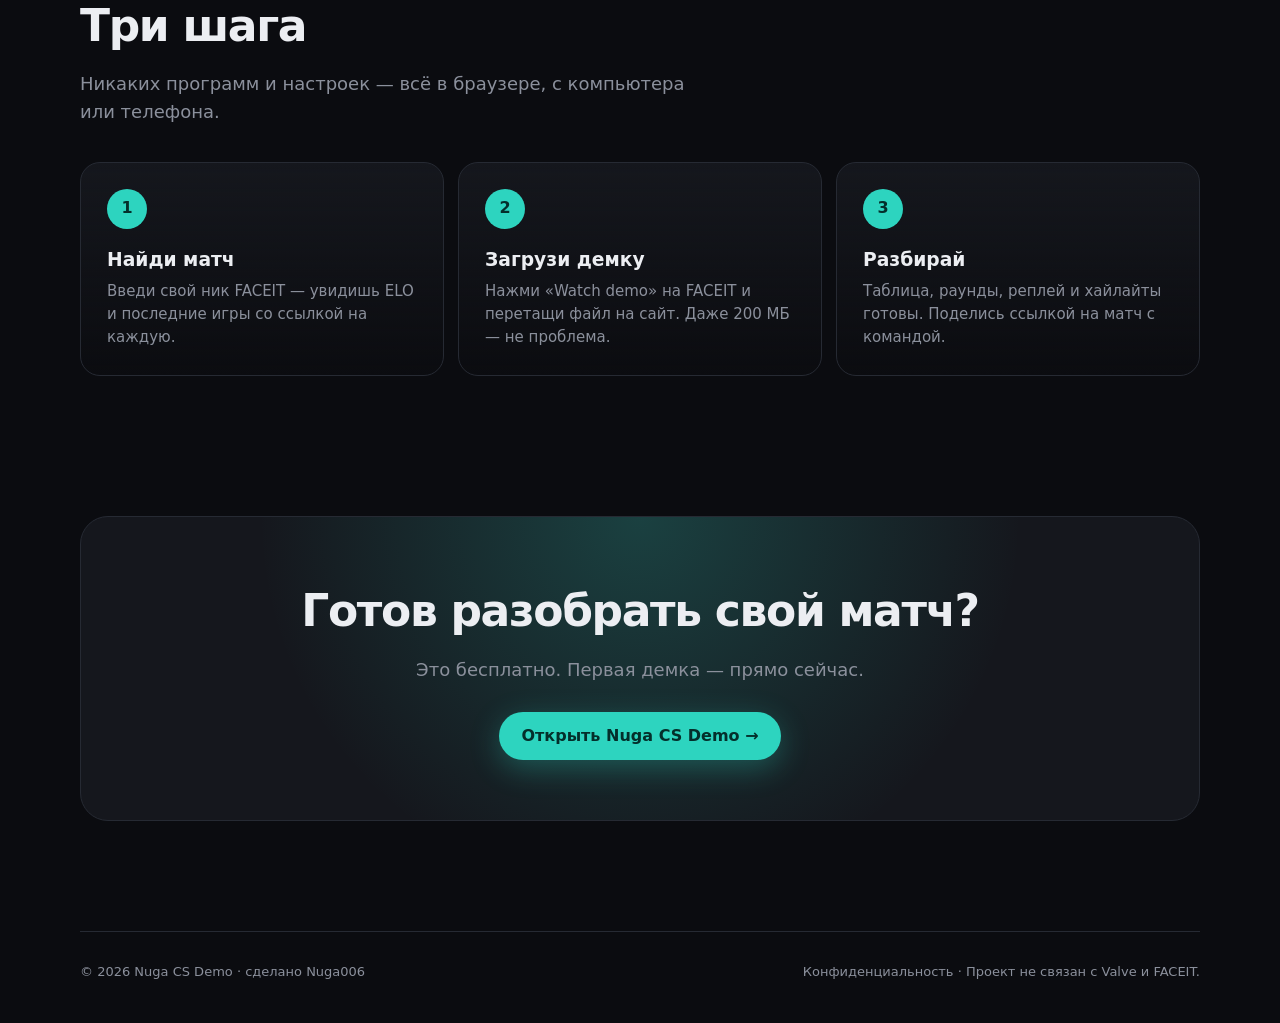
==== commit 528b0ffa: "Восстановление проекта: последняя версия" ====
--- a/static/landing.html
+++ b/static/landing.html
@@ -221,7 +221,7 @@
 
   <footer>
     <span>© 2026 Nuga CS Demo · сделано Nuga006</span>
-    <span>Проект не связан с Valve и FACEIT.</span>
+    <span><a href="/privacy" style="color:inherit">Конфиденциальность</a> · Проект не связан с Valve и FACEIT.</span>
   </footer>
 </main>
 </body>
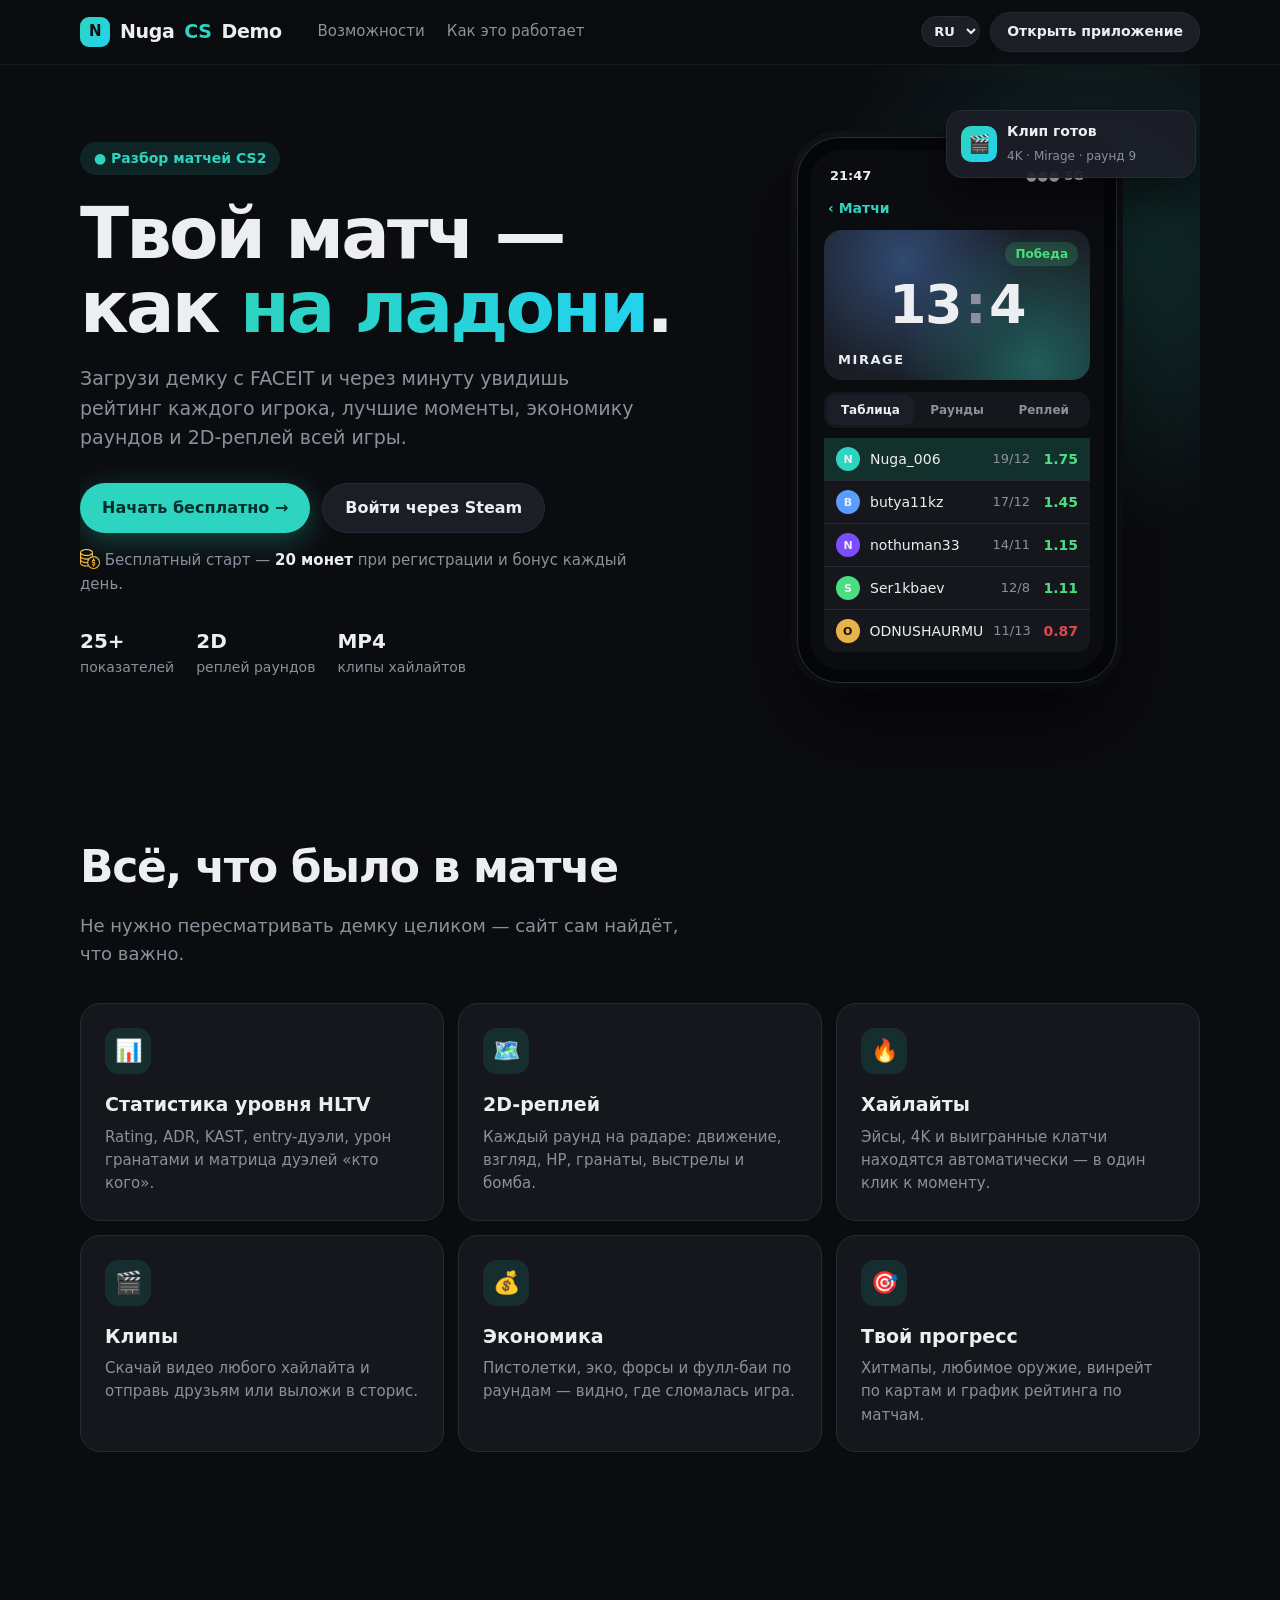
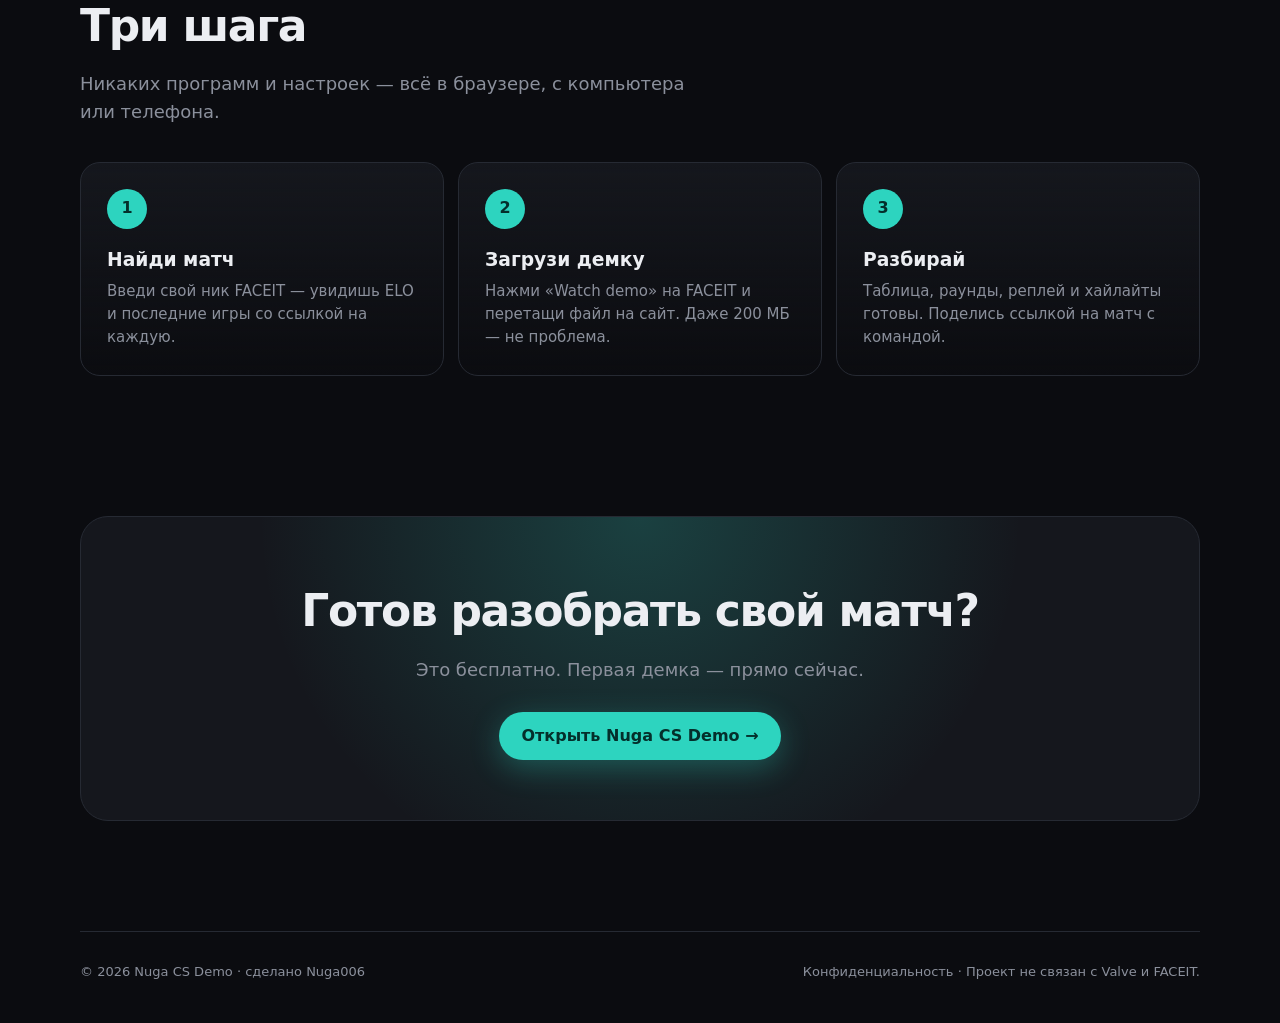
==== commit e0ec0805: "Update 12.11.2026  4:54" ====
--- a/static/landing.html
+++ b/static/landing.html
@@ -145,8 +145,9 @@
     <nav class="links">
       <a href="#features">Возможности</a>
       <a href="#how">Как это работает</a>
+      <a id="tgTop" href="#" target="_blank" rel="noopener" hidden>✈ Наш Телеграм</a>
     </nav>
-    <div class="right"><a class="btn ghost small" href="/app"><span class="long">Открыть приложение</span><span class="short">Открыть</span></a></div>
+    <div class="right"><span data-lang-slot style="margin-right:10px"></span><a class="btn ghost small" href="/app"><span class="long">Открыть приложение</span><span class="short">Открыть</span></a></div>
   </div>
 </header>
 
@@ -221,8 +222,16 @@
 
   <footer>
     <span>© 2026 Nuga CS Demo · сделано Nuga006</span>
-    <span><a href="/privacy" style="color:inherit">Конфиденциальность</a> · Проект не связан с Valve и FACEIT.</span>
+    <span><a id="tgFoot" href="#" target="_blank" rel="noopener" style="color:#6cc4f5" hidden>✈ Наш Телеграм</a> <a href="/privacy" style="color:inherit">Конфиденциальность</a> · Проект не связан с Valve и FACEIT.</span>
   </footer>
 </main>
+<script src="/static/i18n.js?v=1"></script>
+<script>
+// «Наш Телеграм» появляется, когда канал указан в настройках сервера
+fetch("/api/config").then((r) => r.json()).then((cfg) => {
+  if (!cfg.telegram) return;
+  for (const id of ["tgTop", "tgFoot"]) { const a = document.getElementById(id); a.href = cfg.telegram; a.hidden = false; }
+}).catch(() => {});
+</script>
 </body>
 </html>
